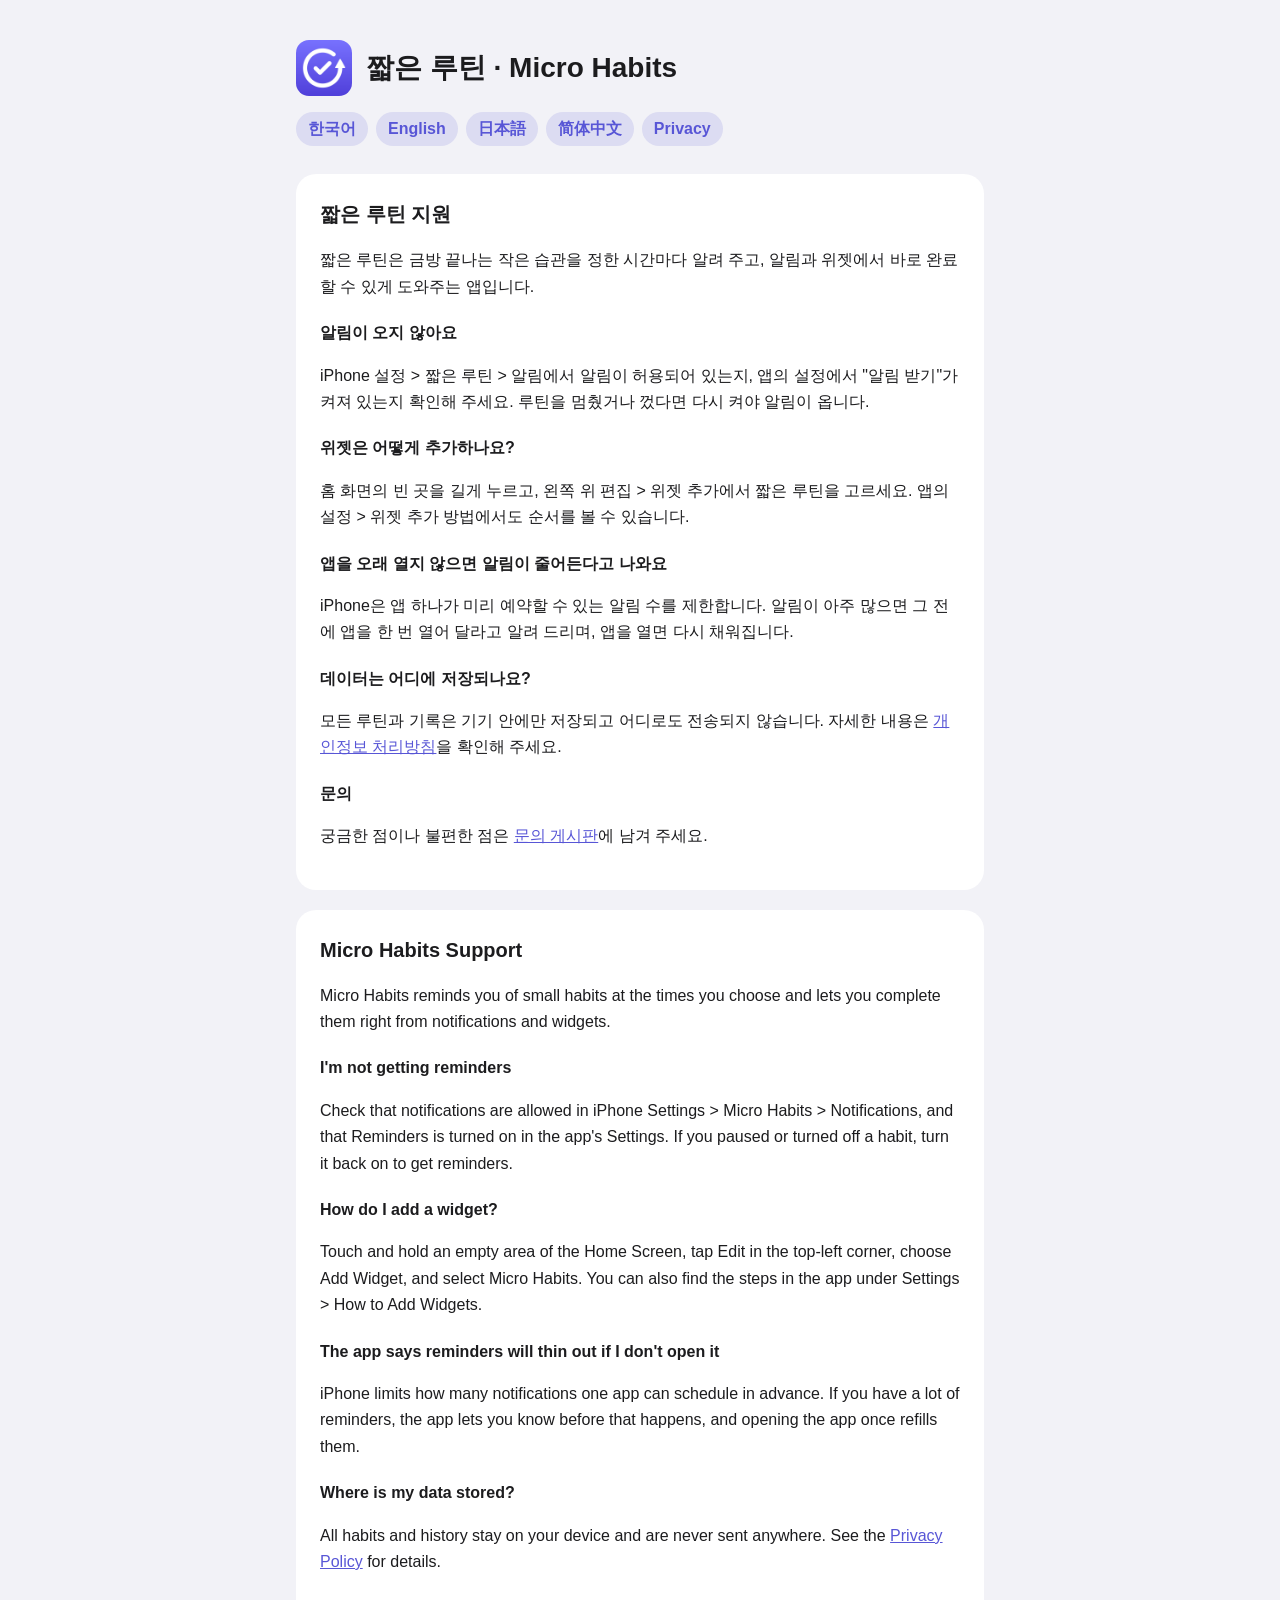
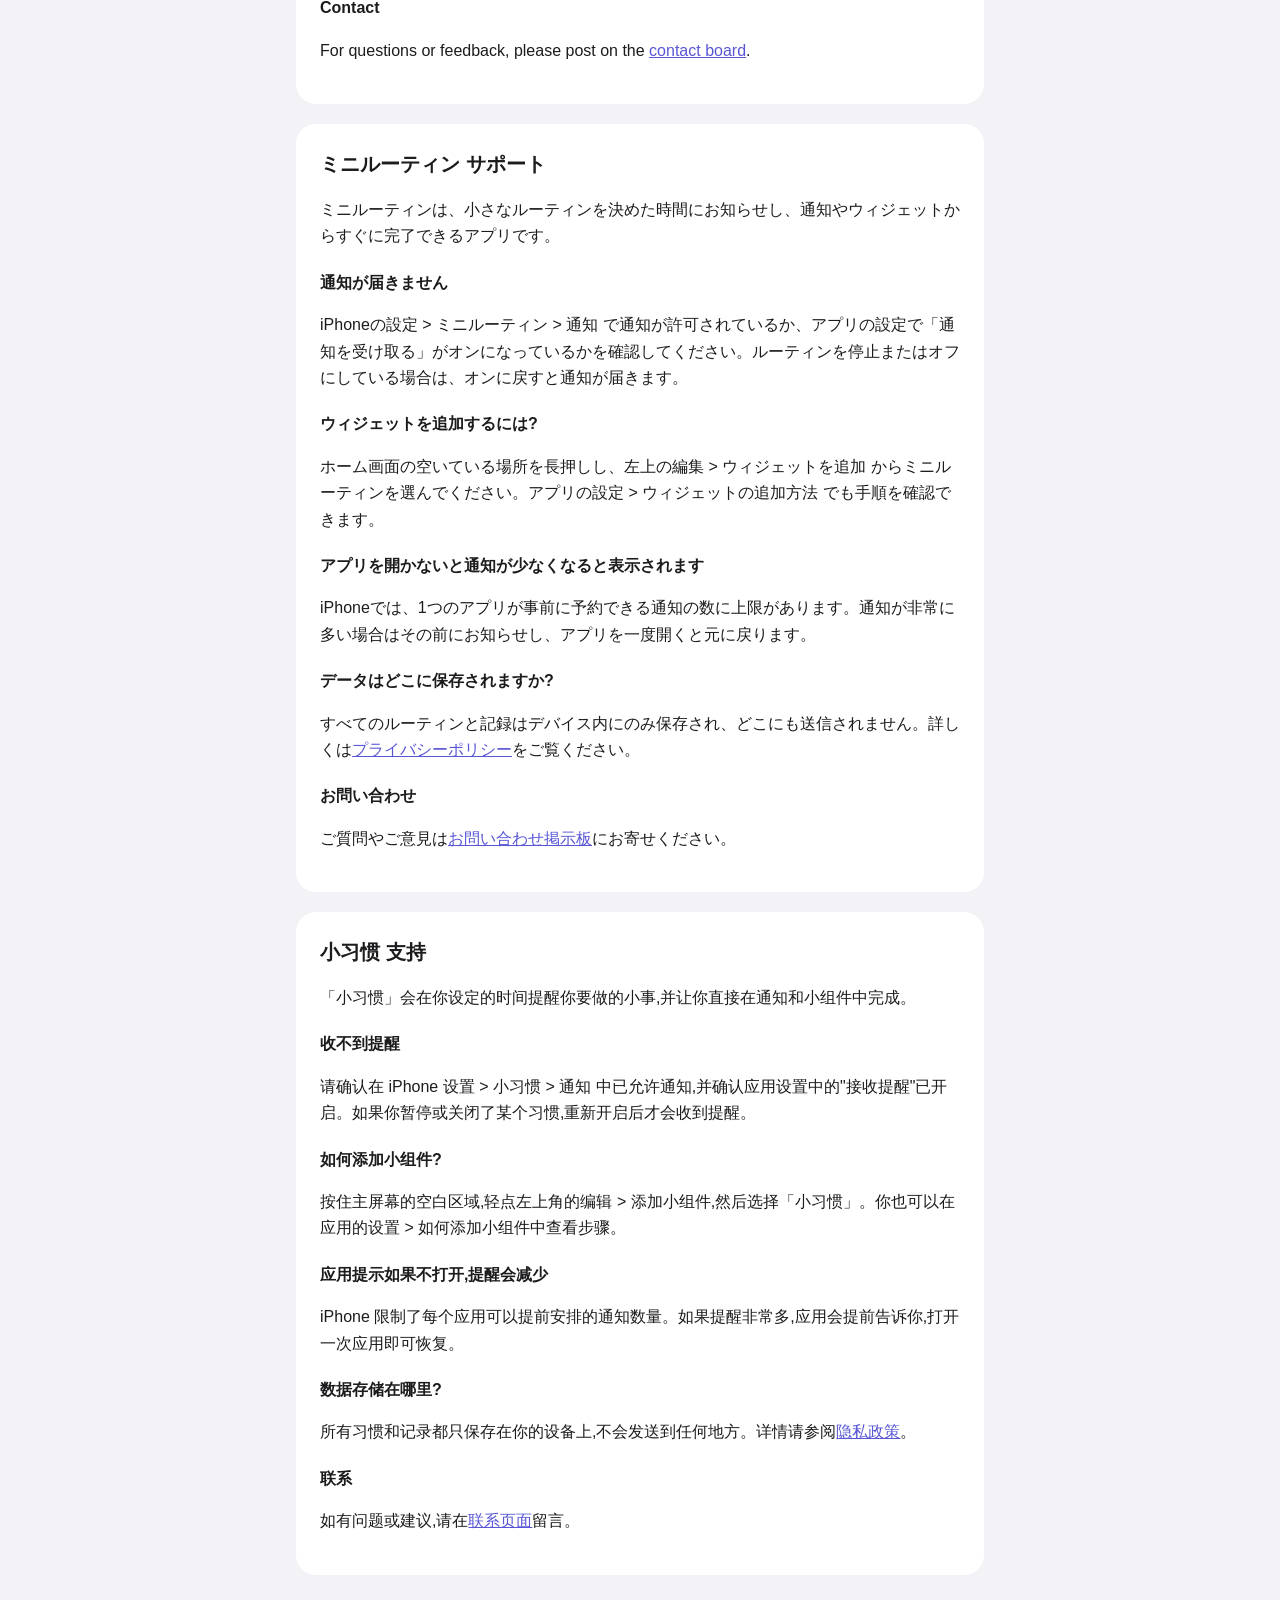
==== microroutine/index.html @ 8c153c30 "짧은 루틴 지원·개인정보 페이지 추가 Co-Authored-By: Claude Opus 5.5 <noreply@anthropic.com>" ====
<!doctype html>
<html lang="ko">
<head>
<meta charset="utf-8">
<meta name="viewport" content="width=device-width, initial-scale=1">
<title>짧은 루틴 · Micro Habits</title>
<link rel="stylesheet" href="style.css">
</head>
<body>
<main>
<header><img src="icon.png" alt=""><h1>짧은 루틴 · Micro Habits</h1></header>
<nav><a href="#ko">한국어</a><a href="#en">English</a><a href="#ja">日本語</a><a href="#zh">简体中文</a><a href="privacy.html">Privacy</a></nav>

<section id="ko">
<h2>짧은 루틴 지원</h2>
<p>짧은 루틴은 금방 끝나는 작은 습관을 정한 시간마다 알려 주고, 알림과 위젯에서 바로 완료할 수 있게 도와주는 앱입니다.</p>
<h3>알림이 오지 않아요</h3>
<p>iPhone 설정 &gt; 짧은 루틴 &gt; 알림에서 알림이 허용되어 있는지, 앱의 설정에서 "알림 받기"가 켜져 있는지 확인해 주세요. 루틴을 멈췄거나 껐다면 다시 켜야 알림이 옵니다.</p>
<h3>위젯은 어떻게 추가하나요?</h3>
<p>홈 화면의 빈 곳을 길게 누르고, 왼쪽 위 편집 &gt; 위젯 추가에서 짧은 루틴을 고르세요. 앱의 설정 &gt; 위젯 추가 방법에서도 순서를 볼 수 있습니다.</p>
<h3>앱을 오래 열지 않으면 알림이 줄어든다고 나와요</h3>
<p>iPhone은 앱 하나가 미리 예약할 수 있는 알림 수를 제한합니다. 알림이 아주 많으면 그 전에 앱을 한 번 열어 달라고 알려 드리며, 앱을 열면 다시 채워집니다.</p>
<h3>데이터는 어디에 저장되나요?</h3>
<p>모든 루틴과 기록은 기기 안에만 저장되고 어디로도 전송되지 않습니다. 자세한 내용은 <a href="privacy.html#ko">개인정보 처리방침</a>을 확인해 주세요.</p>
<h3>문의</h3>
<p>궁금한 점이나 불편한 점은 <a href="https://github.com/woojenoh/app-docs/issues">문의 게시판</a>에 남겨 주세요.</p>
</section>

<section id="en">
<h2>Micro Habits Support</h2>
<p>Micro Habits reminds you of small habits at the times you choose and lets you complete them right from notifications and widgets.</p>
<h3>I'm not getting reminders</h3>
<p>Check that notifications are allowed in iPhone Settings &gt; Micro Habits &gt; Notifications, and that Reminders is turned on in the app's Settings. If you paused or turned off a habit, turn it back on to get reminders.</p>
<h3>How do I add a widget?</h3>
<p>Touch and hold an empty area of the Home Screen, tap Edit in the top-left corner, choose Add Widget, and select Micro Habits. You can also find the steps in the app under Settings &gt; How to Add Widgets.</p>
<h3>The app says reminders will thin out if I don't open it</h3>
<p>iPhone limits how many notifications one app can schedule in advance. If you have a lot of reminders, the app lets you know before that happens, and opening the app once refills them.</p>
<h3>Where is my data stored?</h3>
<p>All habits and history stay on your device and are never sent anywhere. See the <a href="privacy.html#en">Privacy Policy</a> for details.</p>
<h3>Contact</h3>
<p>For questions or feedback, please post on the <a href="https://github.com/woojenoh/app-docs/issues">contact board</a>.</p>
</section>

<section id="ja">
<h2>ミニルーティン サポート</h2>
<p>ミニルーティンは、小さなルーティンを決めた時間にお知らせし、通知やウィジェットからすぐに完了できるアプリです。</p>
<h3>通知が届きません</h3>
<p>iPhoneの設定 &gt; ミニルーティン &gt; 通知 で通知が許可されているか、アプリの設定で「通知を受け取る」がオンになっているかを確認してください。ルーティンを停止またはオフにしている場合は、オンに戻すと通知が届きます。</p>
<h3>ウィジェットを追加するには?</h3>
<p>ホーム画面の空いている場所を長押しし、左上の編集 &gt; ウィジェットを追加 からミニルーティンを選んでください。アプリの設定 &gt; ウィジェットの追加方法 でも手順を確認できます。</p>
<h3>アプリを開かないと通知が少なくなると表示されます</h3>
<p>iPhoneでは、1つのアプリが事前に予約できる通知の数に上限があります。通知が非常に多い場合はその前にお知らせし、アプリを一度開くと元に戻ります。</p>
<h3>データはどこに保存されますか?</h3>
<p>すべてのルーティンと記録はデバイス内にのみ保存され、どこにも送信されません。詳しくは<a href="privacy.html#ja">プライバシーポリシー</a>をご覧ください。</p>
<h3>お問い合わせ</h3>
<p>ご質問やご意見は<a href="https://github.com/woojenoh/app-docs/issues">お問い合わせ掲示板</a>にお寄せください。</p>
</section>

<section id="zh">
<h2>小习惯 支持</h2>
<p>「小习惯」会在你设定的时间提醒你要做的小事,并让你直接在通知和小组件中完成。</p>
<h3>收不到提醒</h3>
<p>请确认在 iPhone 设置 &gt; 小习惯 &gt; 通知 中已允许通知,并确认应用设置中的"接收提醒"已开启。如果你暂停或关闭了某个习惯,重新开启后才会收到提醒。</p>
<h3>如何添加小组件?</h3>
<p>按住主屏幕的空白区域,轻点左上角的编辑 &gt; 添加小组件,然后选择「小习惯」。你也可以在应用的设置 &gt; 如何添加小组件中查看步骤。</p>
<h3>应用提示如果不打开,提醒会减少</h3>
<p>iPhone 限制了每个应用可以提前安排的通知数量。如果提醒非常多,应用会提前告诉你,打开一次应用即可恢复。</p>
<h3>数据存储在哪里?</h3>
<p>所有习惯和记录都只保存在你的设备上,不会发送到任何地方。详情请参阅<a href="privacy.html#zh">隐私政策</a>。</p>
<h3>联系</h3>
<p>如有问题或建议,请在<a href="https://github.com/woojenoh/app-docs/issues">联系页面</a>留言。</p>
</section>
</main>
</body>
</html>
---- microroutine/style.css ----
:root { --bg: #f2f2f7; --card: #ffffff; --text: #1c1c1e; --muted: #6c6c70; --accent: #5856d6; }
@media (prefers-color-scheme: dark) { :root { --bg: #000000; --card: #1c1c1e; --text: #f2f2f7; --muted: #a1a1a6; --accent: #8e8cff; } }
* { box-sizing: border-box; }
body { margin: 0; background: var(--bg); color: var(--text); font: 16px/1.65 -apple-system, BlinkMacSystemFont, "Apple SD Gothic Neo", "Hiragino Sans", "PingFang SC", sans-serif; }
main { max-width: 720px; margin: 0 auto; padding: 40px 16px 64px; }
header { display: flex; align-items: center; gap: 14px; margin-bottom: 8px; }
header img { width: 56px; height: 56px; border-radius: 13px; }
h1 { font-size: 28px; margin: 0; }
nav { margin: 16px 0 28px; display: flex; flex-wrap: wrap; gap: 8px; }
nav a { color: var(--accent); text-decoration: none; font-weight: 600; padding: 4px 12px; border-radius: 999px; background: color-mix(in srgb, var(--accent) 14%, transparent); }
section { background: var(--card); border-radius: 20px; padding: 24px; margin-bottom: 20px; }
h2 { font-size: 20px; margin: 0 0 12px; }
h3 { font-size: 16px; margin: 20px 0 6px; }
p, li { color: var(--text); }
.muted { color: var(--muted); font-size: 14px; }
a { color: var(--accent); }
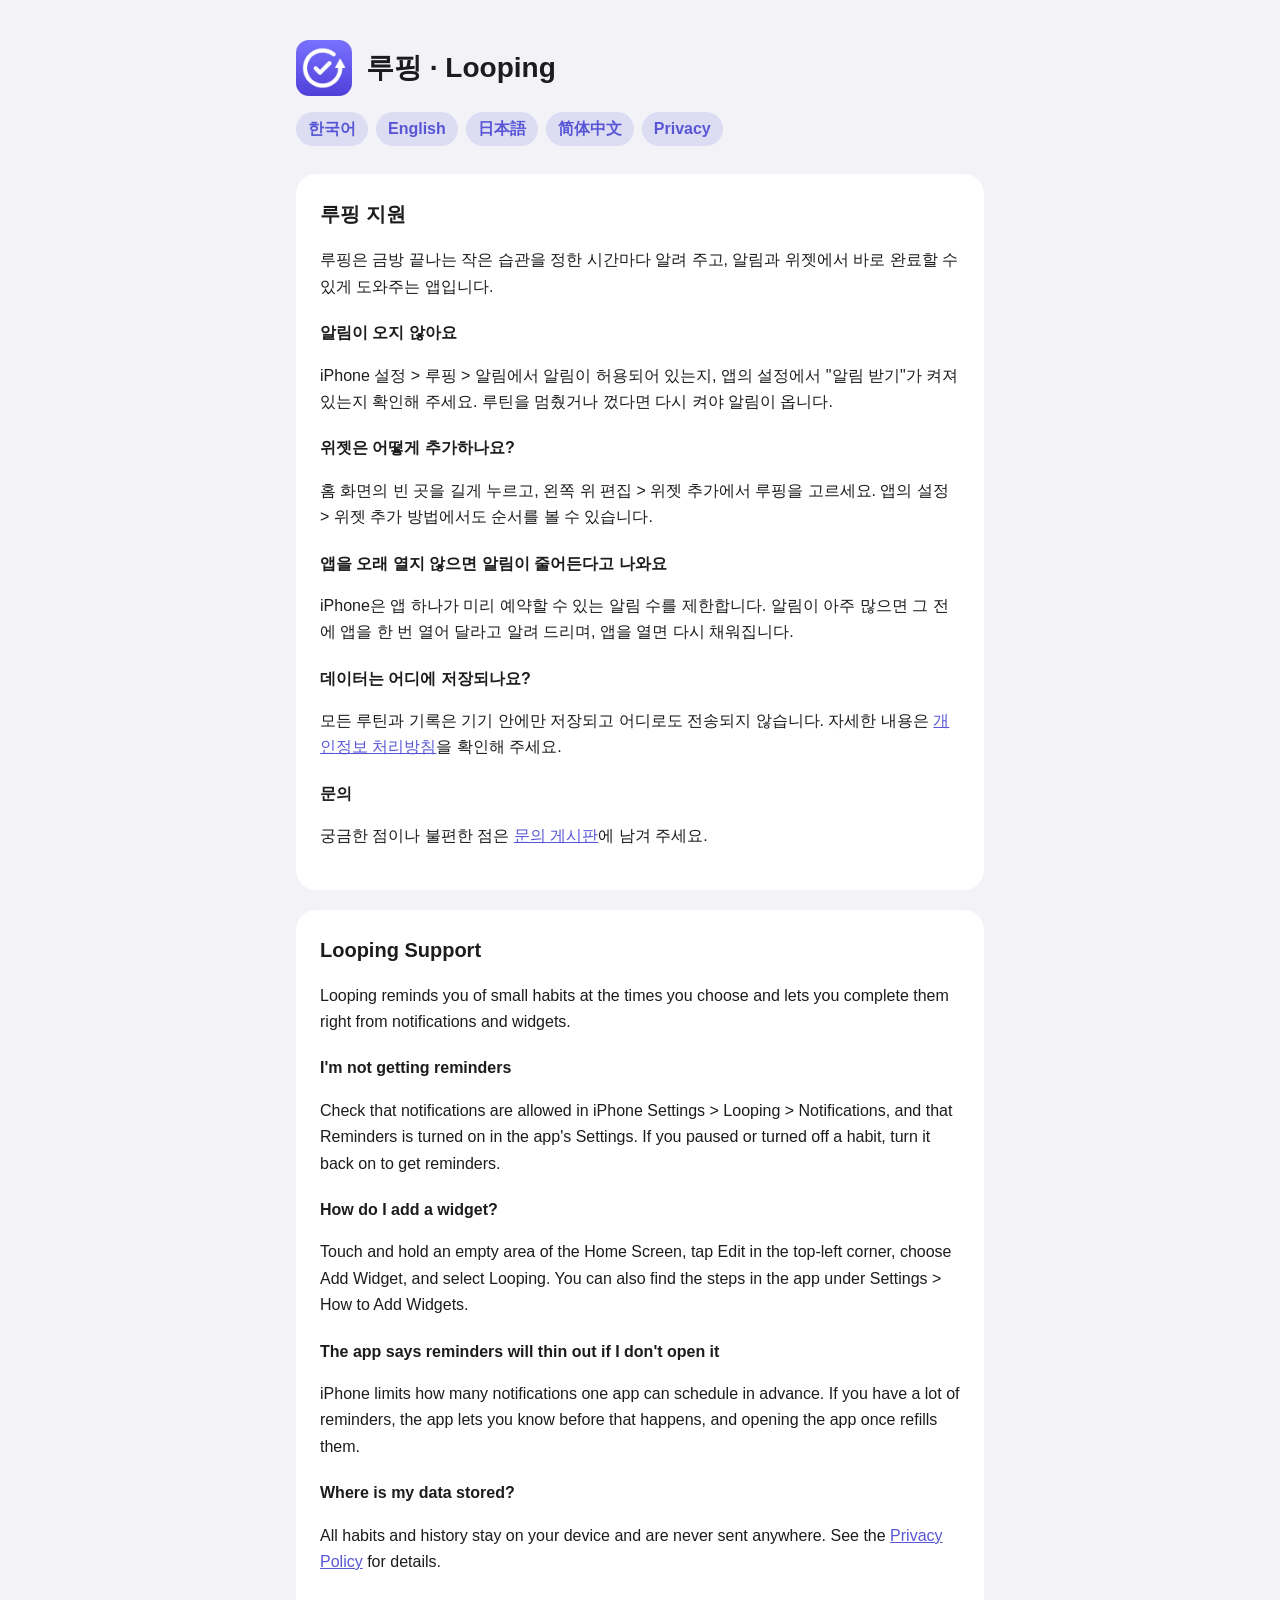
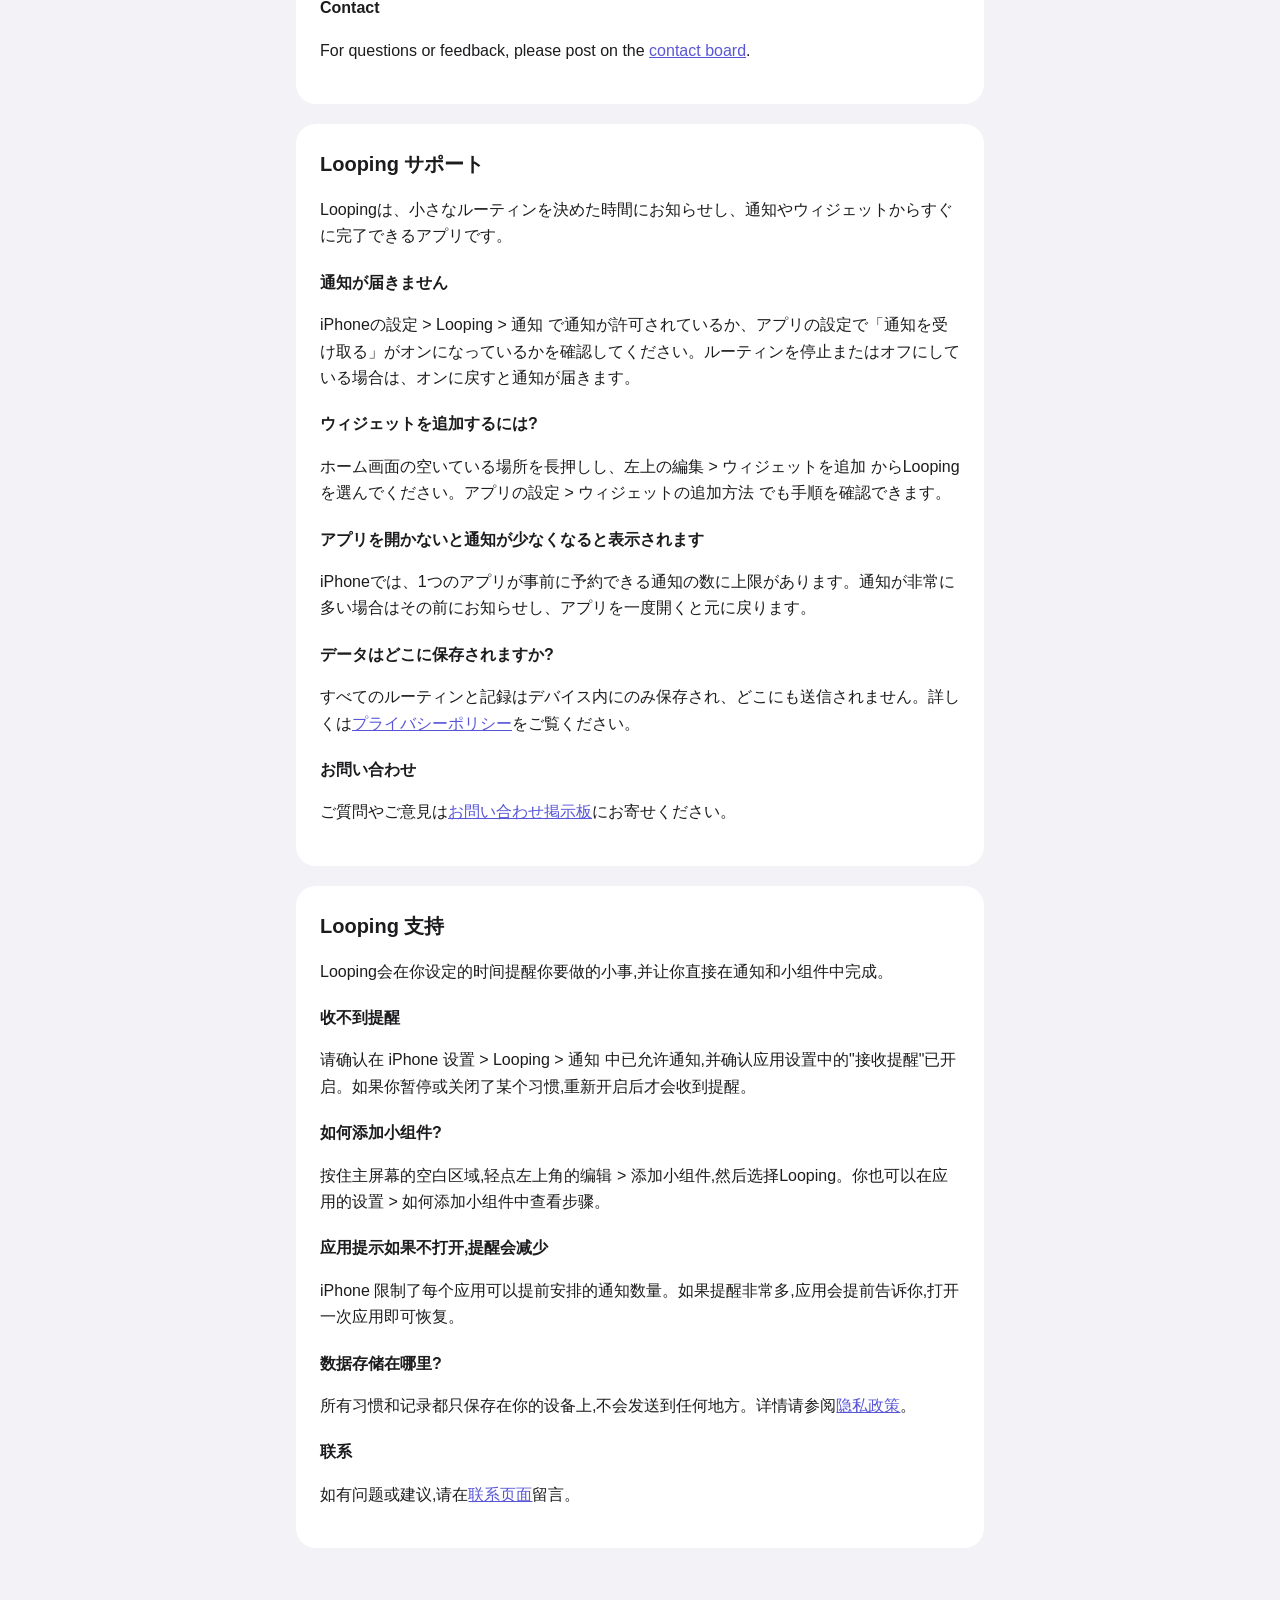
==== commit aba5998d: "앱 이름을 루핑(Looping)으로 변경 Co-Authored-By: Claude Opus 5.5 <noreply@anthropic.com>" ====
--- a/microroutine/index.html
+++ b/microroutine/index.html
@@ -3,21 +3,21 @@
 <head>
 <meta charset="utf-8">
 <meta name="viewport" content="width=device-width, initial-scale=1">
-<title>짧은 루틴 · Micro Habits</title>
+<title>루핑 · Looping</title>
 <link rel="stylesheet" href="style.css">
 </head>
 <body>
 <main>
-<header><img src="icon.png" alt=""><h1>짧은 루틴 · Micro Habits</h1></header>
+<header><img src="icon.png" alt=""><h1>루핑 · Looping</h1></header>
 <nav><a href="#ko">한국어</a><a href="#en">English</a><a href="#ja">日本語</a><a href="#zh">简体中文</a><a href="privacy.html">Privacy</a></nav>
 
 <section id="ko">
-<h2>짧은 루틴 지원</h2>
-<p>짧은 루틴은 금방 끝나는 작은 습관을 정한 시간마다 알려 주고, 알림과 위젯에서 바로 완료할 수 있게 도와주는 앱입니다.</p>
+<h2>루핑 지원</h2>
+<p>루핑은 금방 끝나는 작은 습관을 정한 시간마다 알려 주고, 알림과 위젯에서 바로 완료할 수 있게 도와주는 앱입니다.</p>
 <h3>알림이 오지 않아요</h3>
-<p>iPhone 설정 &gt; 짧은 루틴 &gt; 알림에서 알림이 허용되어 있는지, 앱의 설정에서 "알림 받기"가 켜져 있는지 확인해 주세요. 루틴을 멈췄거나 껐다면 다시 켜야 알림이 옵니다.</p>
+<p>iPhone 설정 &gt; 루핑 &gt; 알림에서 알림이 허용되어 있는지, 앱의 설정에서 "알림 받기"가 켜져 있는지 확인해 주세요. 루틴을 멈췄거나 껐다면 다시 켜야 알림이 옵니다.</p>
 <h3>위젯은 어떻게 추가하나요?</h3>
-<p>홈 화면의 빈 곳을 길게 누르고, 왼쪽 위 편집 &gt; 위젯 추가에서 짧은 루틴을 고르세요. 앱의 설정 &gt; 위젯 추가 방법에서도 순서를 볼 수 있습니다.</p>
+<p>홈 화면의 빈 곳을 길게 누르고, 왼쪽 위 편집 &gt; 위젯 추가에서 루핑을 고르세요. 앱의 설정 &gt; 위젯 추가 방법에서도 순서를 볼 수 있습니다.</p>
 <h3>앱을 오래 열지 않으면 알림이 줄어든다고 나와요</h3>
 <p>iPhone은 앱 하나가 미리 예약할 수 있는 알림 수를 제한합니다. 알림이 아주 많으면 그 전에 앱을 한 번 열어 달라고 알려 드리며, 앱을 열면 다시 채워집니다.</p>
 <h3>데이터는 어디에 저장되나요?</h3>
@@ -27,12 +27,12 @@
 </section>
 
 <section id="en">
-<h2>Micro Habits Support</h2>
-<p>Micro Habits reminds you of small habits at the times you choose and lets you complete them right from notifications and widgets.</p>
+<h2>Looping Support</h2>
+<p>Looping reminds you of small habits at the times you choose and lets you complete them right from notifications and widgets.</p>
 <h3>I'm not getting reminders</h3>
-<p>Check that notifications are allowed in iPhone Settings &gt; Micro Habits &gt; Notifications, and that Reminders is turned on in the app's Settings. If you paused or turned off a habit, turn it back on to get reminders.</p>
+<p>Check that notifications are allowed in iPhone Settings &gt; Looping &gt; Notifications, and that Reminders is turned on in the app's Settings. If you paused or turned off a habit, turn it back on to get reminders.</p>
 <h3>How do I add a widget?</h3>
-<p>Touch and hold an empty area of the Home Screen, tap Edit in the top-left corner, choose Add Widget, and select Micro Habits. You can also find the steps in the app under Settings &gt; How to Add Widgets.</p>
+<p>Touch and hold an empty area of the Home Screen, tap Edit in the top-left corner, choose Add Widget, and select Looping. You can also find the steps in the app under Settings &gt; How to Add Widgets.</p>
 <h3>The app says reminders will thin out if I don't open it</h3>
 <p>iPhone limits how many notifications one app can schedule in advance. If you have a lot of reminders, the app lets you know before that happens, and opening the app once refills them.</p>
 <h3>Where is my data stored?</h3>
@@ -42,12 +42,12 @@
 </section>
 
 <section id="ja">
-<h2>ミニルーティン サポート</h2>
-<p>ミニルーティンは、小さなルーティンを決めた時間にお知らせし、通知やウィジェットからすぐに完了できるアプリです。</p>
+<h2>Looping サポート</h2>
+<p>Loopingは、小さなルーティンを決めた時間にお知らせし、通知やウィジェットからすぐに完了できるアプリです。</p>
 <h3>通知が届きません</h3>
-<p>iPhoneの設定 &gt; ミニルーティン &gt; 通知 で通知が許可されているか、アプリの設定で「通知を受け取る」がオンになっているかを確認してください。ルーティンを停止またはオフにしている場合は、オンに戻すと通知が届きます。</p>
+<p>iPhoneの設定 &gt; Looping &gt; 通知 で通知が許可されているか、アプリの設定で「通知を受け取る」がオンになっているかを確認してください。ルーティンを停止またはオフにしている場合は、オンに戻すと通知が届きます。</p>
 <h3>ウィジェットを追加するには?</h3>
-<p>ホーム画面の空いている場所を長押しし、左上の編集 &gt; ウィジェットを追加 からミニルーティンを選んでください。アプリの設定 &gt; ウィジェットの追加方法 でも手順を確認できます。</p>
+<p>ホーム画面の空いている場所を長押しし、左上の編集 &gt; ウィジェットを追加 からLoopingを選んでください。アプリの設定 &gt; ウィジェットの追加方法 でも手順を確認できます。</p>
 <h3>アプリを開かないと通知が少なくなると表示されます</h3>
 <p>iPhoneでは、1つのアプリが事前に予約できる通知の数に上限があります。通知が非常に多い場合はその前にお知らせし、アプリを一度開くと元に戻ります。</p>
 <h3>データはどこに保存されますか?</h3>
@@ -57,12 +57,12 @@
 </section>
 
 <section id="zh">
-<h2>小习惯 支持</h2>
-<p>「小习惯」会在你设定的时间提醒你要做的小事,并让你直接在通知和小组件中完成。</p>
+<h2>Looping 支持</h2>
+<p>Looping会在你设定的时间提醒你要做的小事,并让你直接在通知和小组件中完成。</p>
 <h3>收不到提醒</h3>
-<p>请确认在 iPhone 设置 &gt; 小习惯 &gt; 通知 中已允许通知,并确认应用设置中的"接收提醒"已开启。如果你暂停或关闭了某个习惯,重新开启后才会收到提醒。</p>
+<p>请确认在 iPhone 设置 &gt; Looping &gt; 通知 中已允许通知,并确认应用设置中的"接收提醒"已开启。如果你暂停或关闭了某个习惯,重新开启后才会收到提醒。</p>
 <h3>如何添加小组件?</h3>
-<p>按住主屏幕的空白区域,轻点左上角的编辑 &gt; 添加小组件,然后选择「小习惯」。你也可以在应用的设置 &gt; 如何添加小组件中查看步骤。</p>
+<p>按住主屏幕的空白区域,轻点左上角的编辑 &gt; 添加小组件,然后选择Looping。你也可以在应用的设置 &gt; 如何添加小组件中查看步骤。</p>
 <h3>应用提示如果不打开,提醒会减少</h3>
 <p>iPhone 限制了每个应用可以提前安排的通知数量。如果提醒非常多,应用会提前告诉你,打开一次应用即可恢复。</p>
 <h3>数据存储在哪里?</h3>
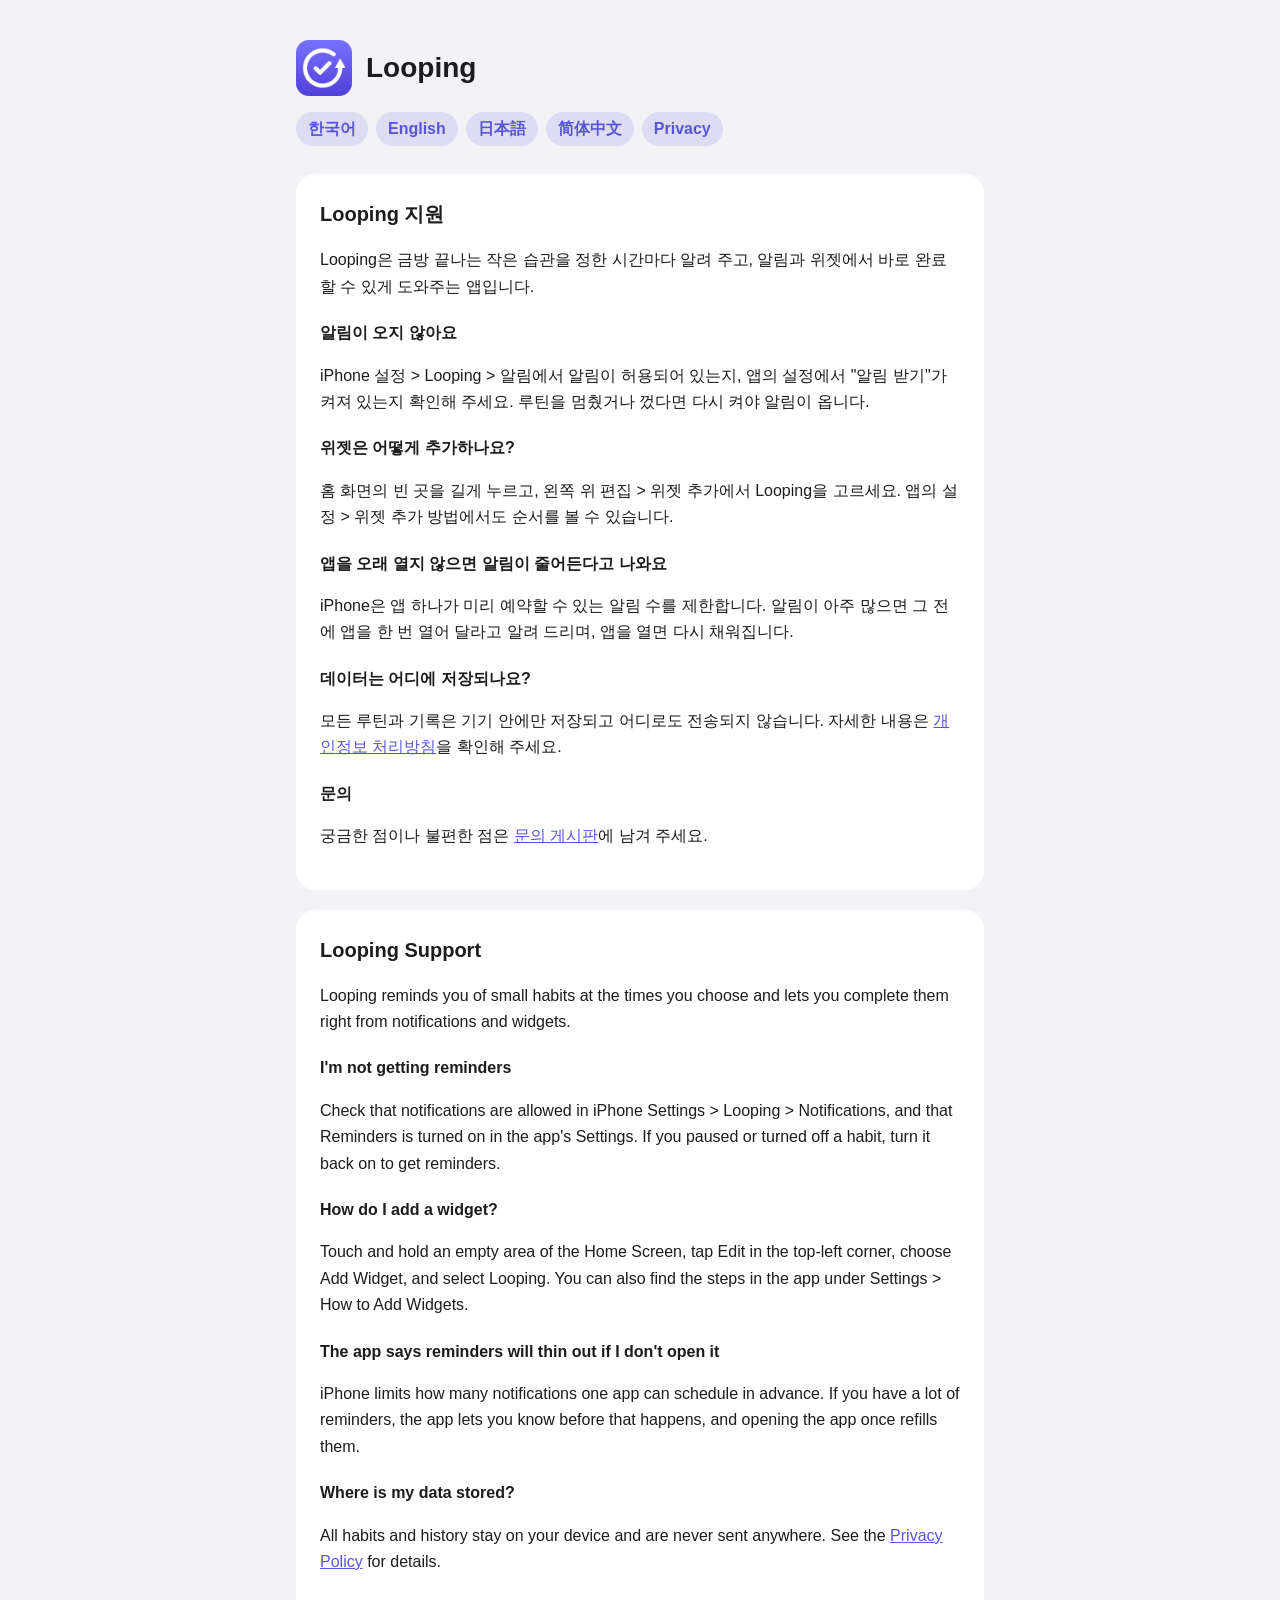
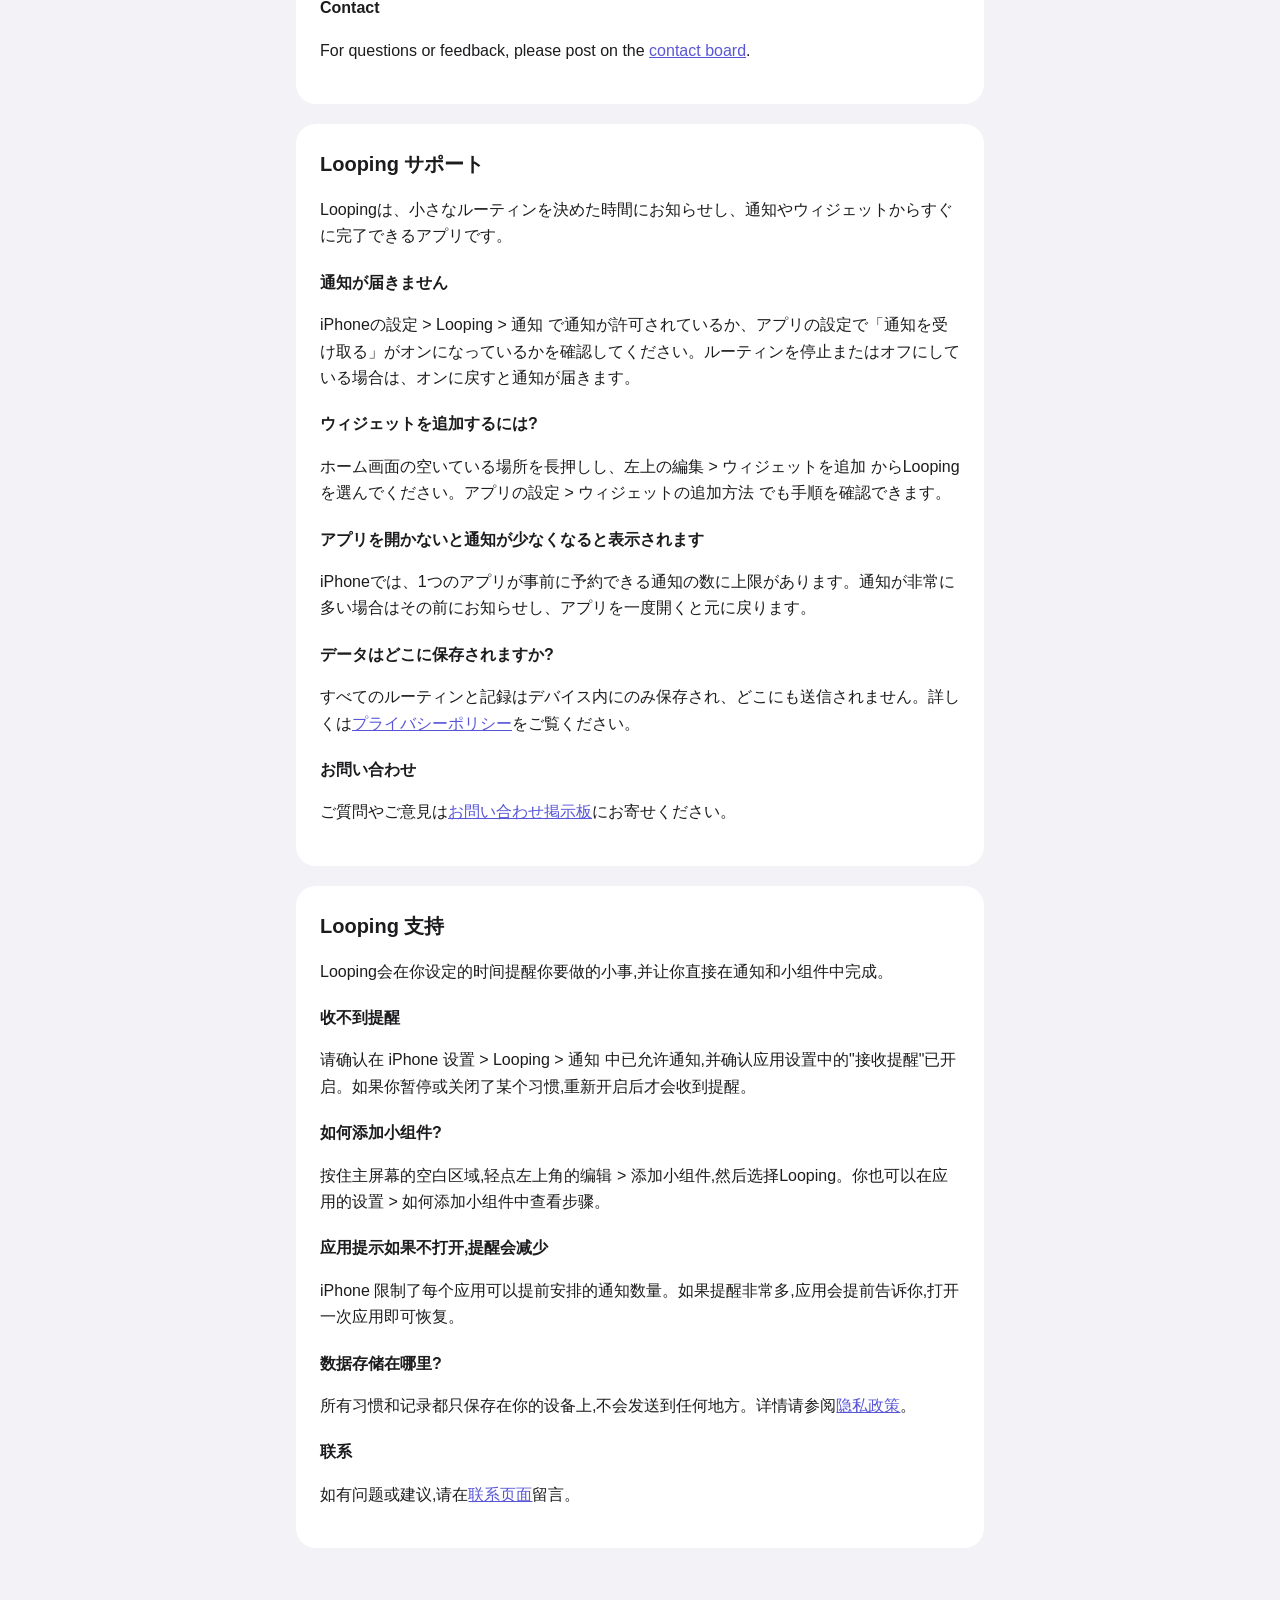
==== commit d84c52ce: "앱 이름을 모든 언어에서 Looping으로 Co-Authored-By: Claude Opus 5.5 <noreply@anthropic.com>" ====
--- a/microroutine/index.html
+++ b/microroutine/index.html
@@ -3,21 +3,21 @@
 <head>
 <meta charset="utf-8">
 <meta name="viewport" content="width=device-width, initial-scale=1">
-<title>루핑 · Looping</title>
+<title>Looping</title>
 <link rel="stylesheet" href="style.css">
 </head>
 <body>
 <main>
-<header><img src="icon.png" alt=""><h1>루핑 · Looping</h1></header>
+<header><img src="icon.png" alt=""><h1>Looping</h1></header>
 <nav><a href="#ko">한국어</a><a href="#en">English</a><a href="#ja">日本語</a><a href="#zh">简体中文</a><a href="privacy.html">Privacy</a></nav>
 
 <section id="ko">
-<h2>루핑 지원</h2>
-<p>루핑은 금방 끝나는 작은 습관을 정한 시간마다 알려 주고, 알림과 위젯에서 바로 완료할 수 있게 도와주는 앱입니다.</p>
+<h2>Looping 지원</h2>
+<p>Looping은 금방 끝나는 작은 습관을 정한 시간마다 알려 주고, 알림과 위젯에서 바로 완료할 수 있게 도와주는 앱입니다.</p>
 <h3>알림이 오지 않아요</h3>
-<p>iPhone 설정 &gt; 루핑 &gt; 알림에서 알림이 허용되어 있는지, 앱의 설정에서 "알림 받기"가 켜져 있는지 확인해 주세요. 루틴을 멈췄거나 껐다면 다시 켜야 알림이 옵니다.</p>
+<p>iPhone 설정 &gt; Looping &gt; 알림에서 알림이 허용되어 있는지, 앱의 설정에서 "알림 받기"가 켜져 있는지 확인해 주세요. 루틴을 멈췄거나 껐다면 다시 켜야 알림이 옵니다.</p>
 <h3>위젯은 어떻게 추가하나요?</h3>
-<p>홈 화면의 빈 곳을 길게 누르고, 왼쪽 위 편집 &gt; 위젯 추가에서 루핑을 고르세요. 앱의 설정 &gt; 위젯 추가 방법에서도 순서를 볼 수 있습니다.</p>
+<p>홈 화면의 빈 곳을 길게 누르고, 왼쪽 위 편집 &gt; 위젯 추가에서 Looping을 고르세요. 앱의 설정 &gt; 위젯 추가 방법에서도 순서를 볼 수 있습니다.</p>
 <h3>앱을 오래 열지 않으면 알림이 줄어든다고 나와요</h3>
 <p>iPhone은 앱 하나가 미리 예약할 수 있는 알림 수를 제한합니다. 알림이 아주 많으면 그 전에 앱을 한 번 열어 달라고 알려 드리며, 앱을 열면 다시 채워집니다.</p>
 <h3>데이터는 어디에 저장되나요?</h3>
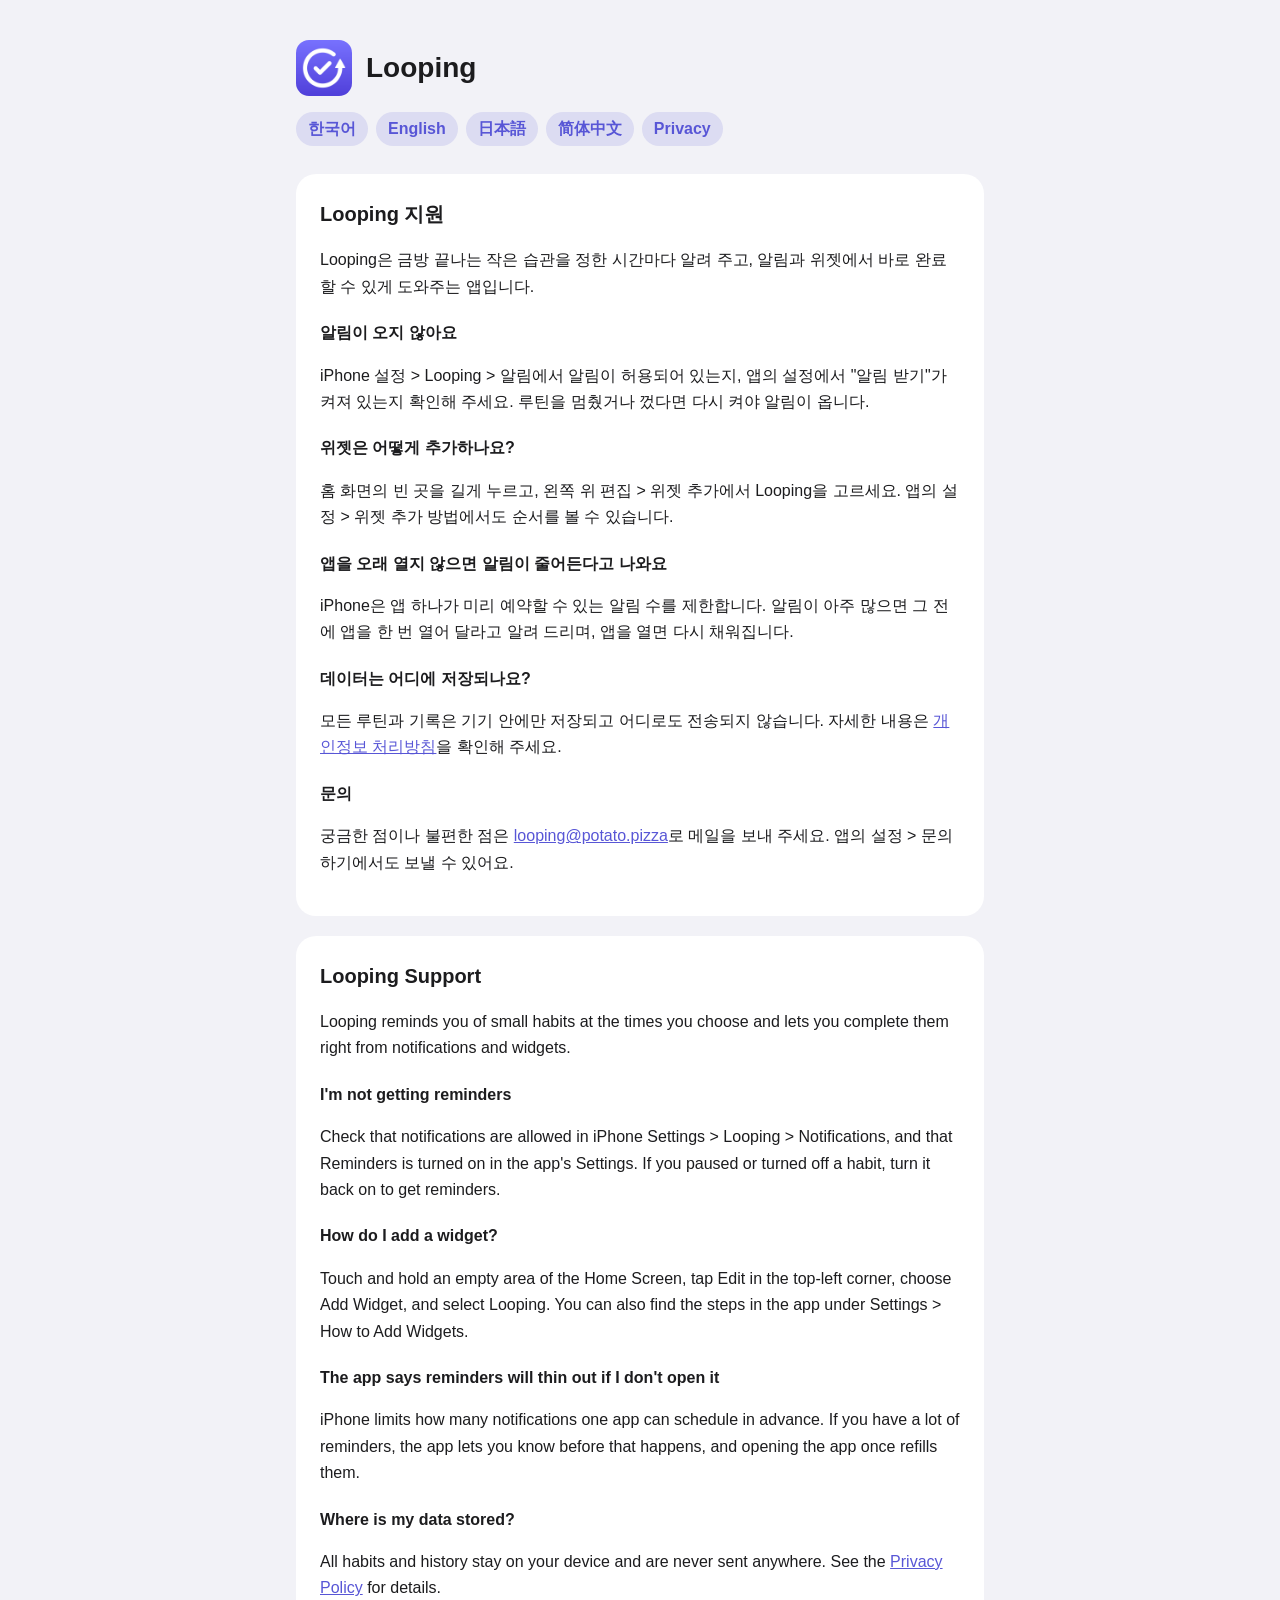
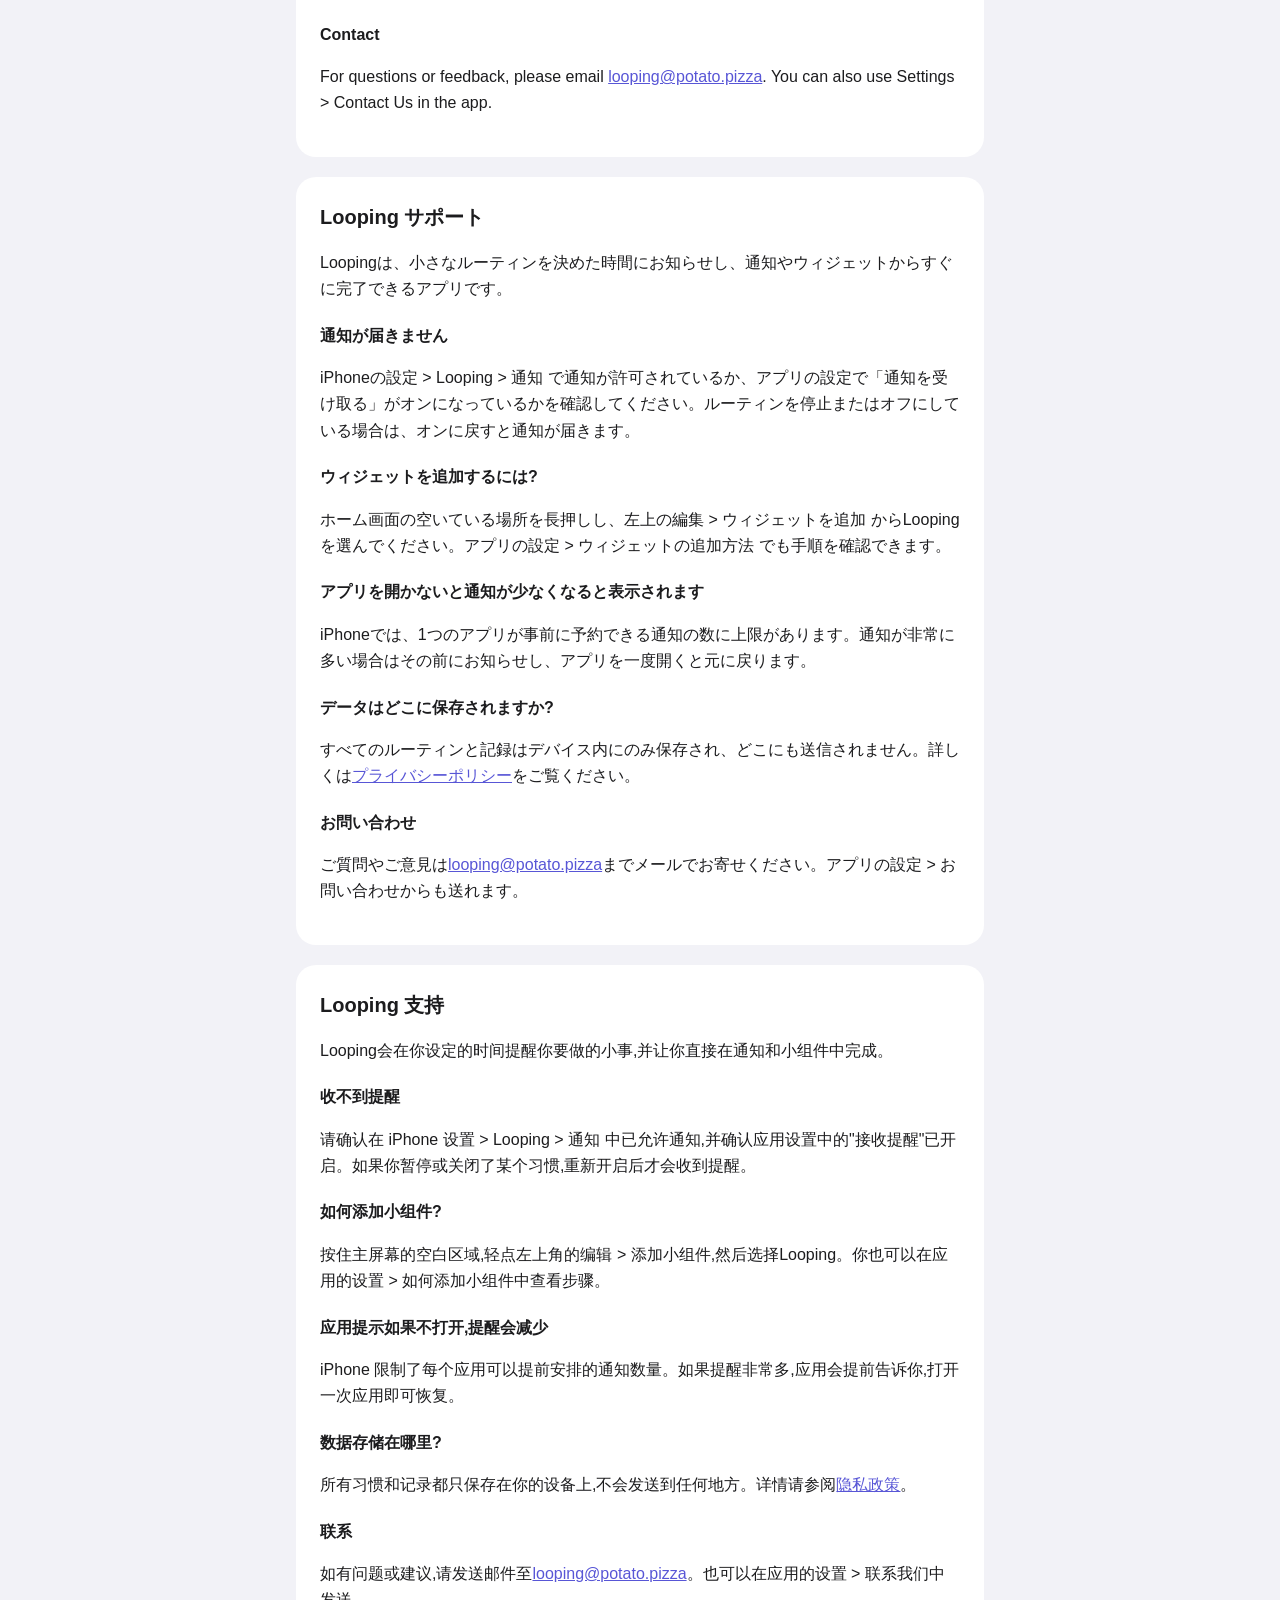
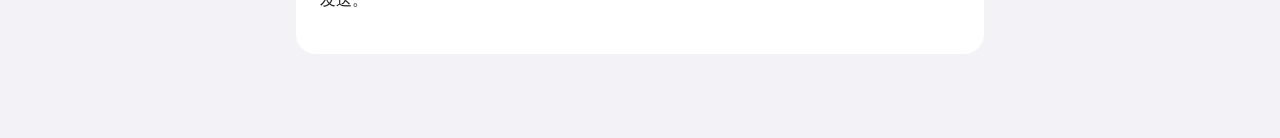
==== commit 37eca772: "Looping: 문의를 이메일로 지원 페이지와 개인정보 처리방침의 문의처를 문의 게시판에서 looping@potato.pizza 이메일로 바꾼다(4개 언어).  Co-Authore" ====
--- a/microroutine/index.html
+++ b/microroutine/index.html
@@ -23,7 +23,7 @@
 <h3>데이터는 어디에 저장되나요?</h3>
 <p>모든 루틴과 기록은 기기 안에만 저장되고 어디로도 전송되지 않습니다. 자세한 내용은 <a href="privacy.html#ko">개인정보 처리방침</a>을 확인해 주세요.</p>
 <h3>문의</h3>
-<p>궁금한 점이나 불편한 점은 <a href="https://github.com/woojenoh/app-docs/issues">문의 게시판</a>에 남겨 주세요.</p>
+<p>궁금한 점이나 불편한 점은 <a href="mailto:looping@potato.pizza">looping@potato.pizza</a>로 메일을 보내 주세요. 앱의 설정 &gt; 문의하기에서도 보낼 수 있어요.</p>
 </section>
 
 <section id="en">
@@ -38,7 +38,7 @@
 <h3>Where is my data stored?</h3>
 <p>All habits and history stay on your device and are never sent anywhere. See the <a href="privacy.html#en">Privacy Policy</a> for details.</p>
 <h3>Contact</h3>
-<p>For questions or feedback, please post on the <a href="https://github.com/woojenoh/app-docs/issues">contact board</a>.</p>
+<p>For questions or feedback, please email <a href="mailto:looping@potato.pizza">looping@potato.pizza</a>. You can also use Settings &gt; Contact Us in the app.</p>
 </section>
 
 <section id="ja">
@@ -53,7 +53,7 @@
 <h3>データはどこに保存されますか?</h3>
 <p>すべてのルーティンと記録はデバイス内にのみ保存され、どこにも送信されません。詳しくは<a href="privacy.html#ja">プライバシーポリシー</a>をご覧ください。</p>
 <h3>お問い合わせ</h3>
-<p>ご質問やご意見は<a href="https://github.com/woojenoh/app-docs/issues">お問い合わせ掲示板</a>にお寄せください。</p>
+<p>ご質問やご意見は<a href="mailto:looping@potato.pizza">looping@potato.pizza</a>までメールでお寄せください。アプリの設定 &gt; お問い合わせからも送れます。</p>
 </section>
 
 <section id="zh">
@@ -68,7 +68,7 @@
 <h3>数据存储在哪里?</h3>
 <p>所有习惯和记录都只保存在你的设备上,不会发送到任何地方。详情请参阅<a href="privacy.html#zh">隐私政策</a>。</p>
 <h3>联系</h3>
-<p>如有问题或建议,请在<a href="https://github.com/woojenoh/app-docs/issues">联系页面</a>留言。</p>
+<p>如有问题或建议,请发送邮件至<a href="mailto:looping@potato.pizza">looping@potato.pizza</a>。也可以在应用的设置 &gt; 联系我们中发送。</p>
 </section>
 </main>
 </body>
